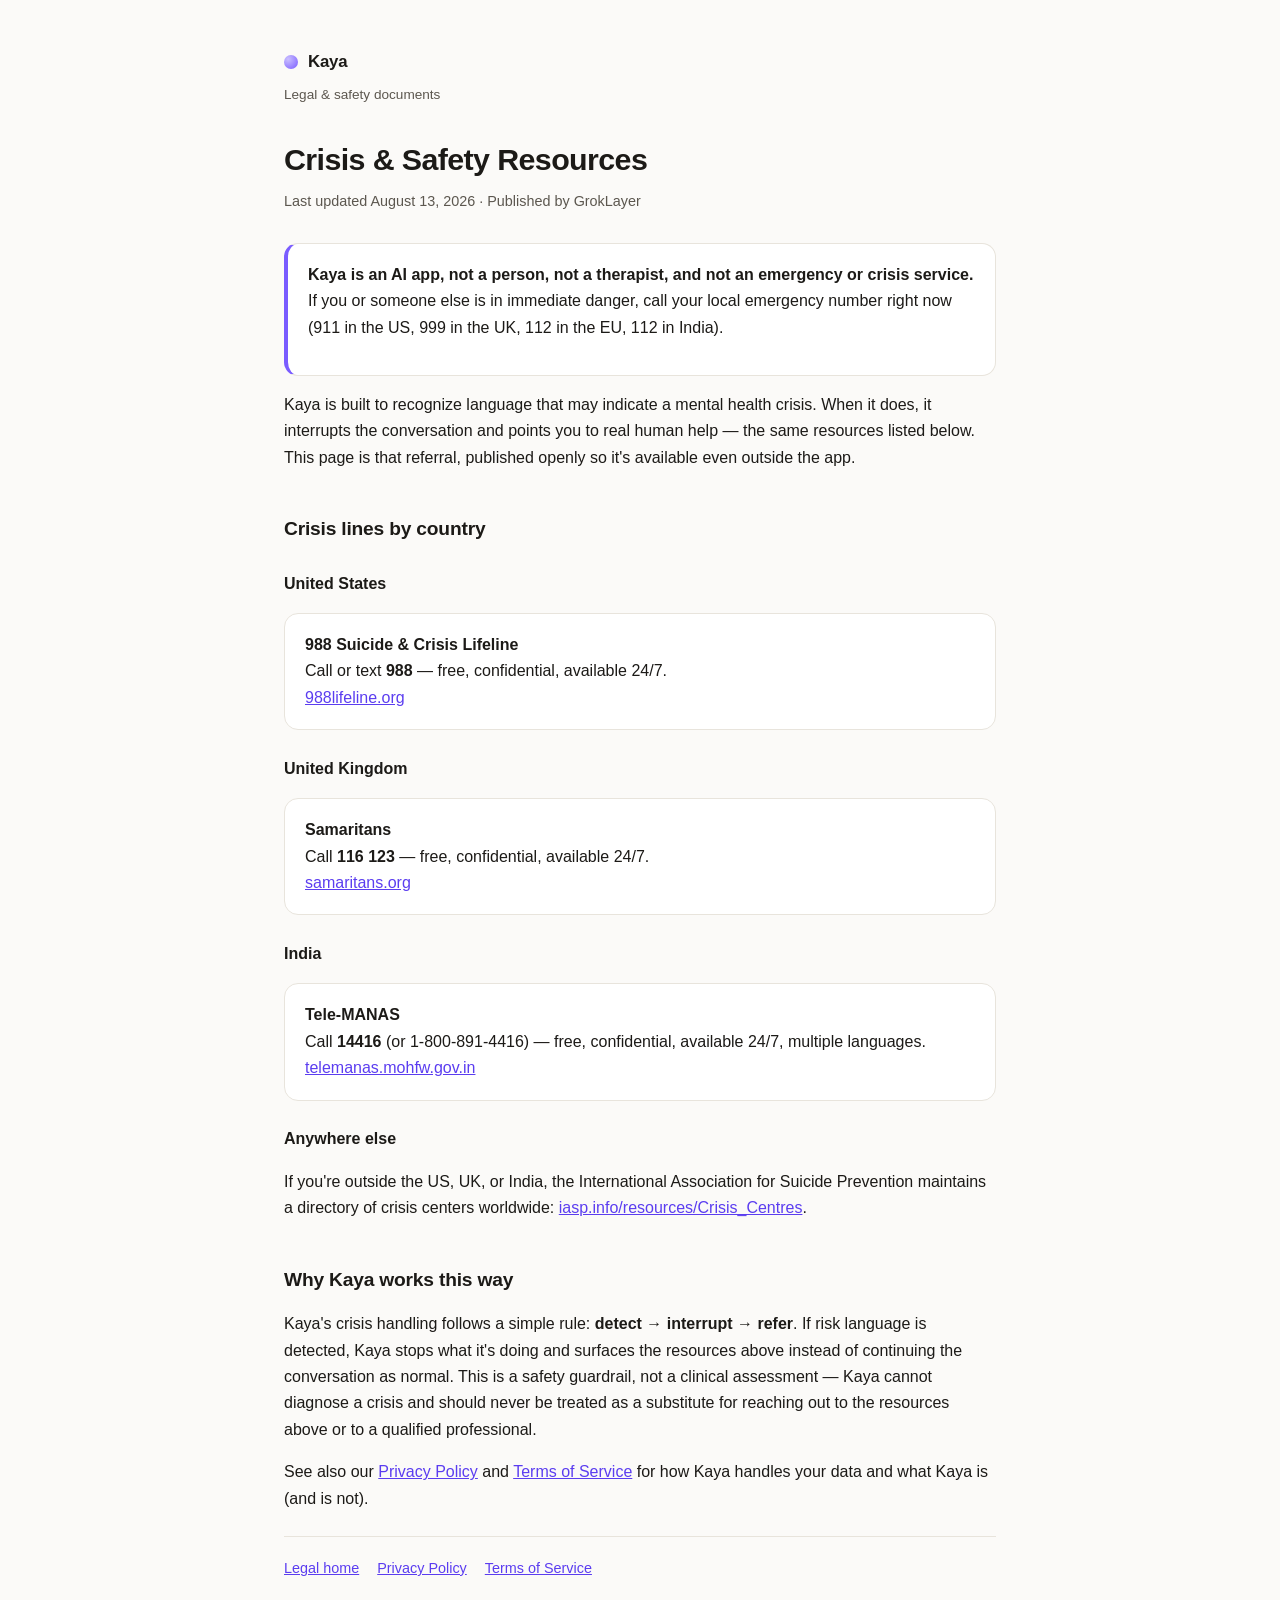
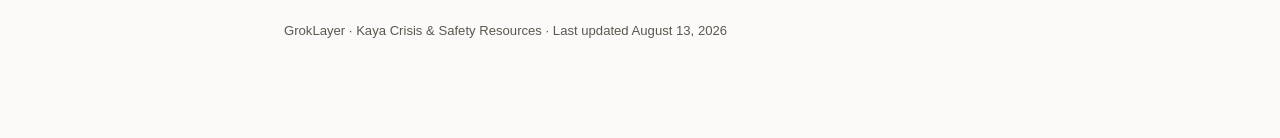
==== crisis.html @ b3f862a9 "feat: publish Kaya privacy policy, terms of service, and crisis resources Static GitHub Pages site f" ====
<!doctype html>
<html lang="en">
<head>
<meta charset="utf-8">
<meta name="viewport" content="width=device-width, initial-scale=1">
<title>Kaya — Crisis &amp; Safety Resources</title>
<link rel="stylesheet" href="style.css">
</head>
<body>
<div class="wrap">
  <header class="site">
    <div class="logo-dot"></div>
    <div class="name">Kaya</div>
  </header>
  <p class="eyebrow">Legal &amp; safety documents</p>
  <h1>Crisis &amp; Safety Resources</h1>
  <p class="meta">Last updated August 13, 2026 · Published by GrokLayer</p>

  <div class="card crisis-card">
    <p style="margin-top:0"><strong>Kaya is an AI app, not a person, not a therapist, and
    not an emergency or crisis service.</strong> If you or someone else is in immediate
    danger, call your local emergency number right now (911 in the US, 999 in the UK, 112
    in the EU, 112 in India).</p>
  </div>

  <p>Kaya is built to recognize language that may indicate a mental health crisis. When it
  does, it interrupts the conversation and points you to real human help — the same
  resources listed below. This page is that referral, published openly so it's available
  even outside the app.</p>

  <h2>Crisis lines by country</h2>

  <h3>United States</h3>
  <div class="card">
    <strong>988 Suicide &amp; Crisis Lifeline</strong><br>
    Call or text <strong>988</strong> — free, confidential, available 24/7.<br>
    <a href="https://988lifeline.org" target="_blank" rel="noopener">988lifeline.org</a>
  </div>

  <h3>United Kingdom</h3>
  <div class="card">
    <strong>Samaritans</strong><br>
    Call <strong>116 123</strong> — free, confidential, available 24/7.<br>
    <a href="https://www.samaritans.org" target="_blank" rel="noopener">samaritans.org</a>
  </div>

  <h3>India</h3>
  <div class="card">
    <strong>Tele-MANAS</strong><br>
    Call <strong>14416</strong> (or 1-800-891-4416) — free, confidential, available 24/7,
    multiple languages.<br>
    <a href="https://telemanas.mohfw.gov.in" target="_blank" rel="noopener">telemanas.mohfw.gov.in</a>
  </div>

  <h3>Anywhere else</h3>
  <p>If you're outside the US, UK, or India, the International Association for Suicide
  Prevention maintains a directory of crisis centers worldwide:
  <a href="https://www.iasp.info/resources/Crisis_Centres/" target="_blank" rel="noopener">iasp.info/resources/Crisis_Centres</a>.</p>

  <h2>Why Kaya works this way</h2>
  <p>Kaya's crisis handling follows a simple rule: <strong>detect → interrupt → refer</strong>.
  If risk language is detected, Kaya stops what it's doing and surfaces the resources above
  instead of continuing the conversation as normal. This is a safety guardrail, not a
  clinical assessment — Kaya cannot diagnose a crisis and should never be treated as a
  substitute for reaching out to the resources above or to a qualified professional.</p>

  <p>See also our <a href="privacy.html">Privacy Policy</a> and
  <a href="terms.html">Terms of Service</a> for how Kaya handles your data and what Kaya is
  (and is not).</p>

  <div class="nav-links">
    <a href="index.html">Legal home</a>
    <a href="privacy.html">Privacy Policy</a>
    <a href="terms.html">Terms of Service</a>
  </div>

  <footer>GrokLayer · Kaya Crisis &amp; Safety Resources · Last updated August 13, 2026</footer>
</div>
</body>
</html>
---- style.css ----
:root {
  --bg: #fbfaf8;
  --surface: #ffffff;
  --text: #1c1a17;
  --text-muted: #5c574f;
  --accent: #7a5cff;
  --border: #e8e4dc;
  --link: #5b3df0;
}

@media (prefers-color-scheme: dark) {
  :root {
    --bg: #16141b;
    --surface: #1e1c24;
    --text: #f2efe9;
    --text-muted: #b3ada2;
    --accent: #b39dff;
    --border: #322f3a;
    --link: #b39dff;
  }
}

* { box-sizing: border-box; }

body {
  margin: 0;
  background: var(--bg);
  color: var(--text);
  font-family: -apple-system, BlinkMacSystemFont, "Segoe UI", Inter, Roboto, sans-serif;
  line-height: 1.65;
}

.wrap {
  max-width: 760px;
  margin: 0 auto;
  padding: 48px 24px 96px;
}

header.site {
  display: flex;
  align-items: center;
  gap: 10px;
  margin-bottom: 8px;
}

.logo-dot {
  width: 14px;
  height: 14px;
  border-radius: 50%;
  background: radial-gradient(circle at 30% 30%, #cabfff, var(--accent));
  flex-shrink: 0;
}

header.site .name {
  font-weight: 700;
  font-size: 1.05rem;
  letter-spacing: -0.01em;
}

.eyebrow {
  color: var(--text-muted);
  font-size: 0.85rem;
  margin: 0 0 28px;
}

h1 {
  font-size: 1.9rem;
  letter-spacing: -0.02em;
  margin: 0 0 6px;
}

h2 {
  font-size: 1.2rem;
  margin: 2.2em 0 0.6em;
  letter-spacing: -0.01em;
}

h3 {
  font-size: 1rem;
  margin: 1.6em 0 0.4em;
}

p, li { color: var(--text); }

.meta {
  color: var(--text-muted);
  font-size: 0.9rem;
  margin: 0 0 2em;
}

a { color: var(--link); }

table {
  width: 100%;
  border-collapse: collapse;
  margin: 1em 0;
  font-size: 0.92rem;
}

th, td {
  text-align: left;
  padding: 8px 10px;
  border-bottom: 1px solid var(--border);
  vertical-align: top;
}

th { color: var(--text-muted); font-weight: 600; }

.card {
  background: var(--surface);
  border: 1px solid var(--border);
  border-radius: 14px;
  padding: 18px 20px;
  margin: 1em 0;
}

.crisis-card {
  border-left: 4px solid var(--accent);
}

.nav-links {
  display: flex;
  gap: 18px;
  flex-wrap: wrap;
  margin: 24px 0 0;
  padding-top: 20px;
  border-top: 1px solid var(--border);
  font-size: 0.9rem;
}

.pill-grid {
  display: grid;
  gap: 12px;
  margin: 1.4em 0;
}

.pill {
  display: block;
  background: var(--surface);
  border: 1px solid var(--border);
  border-radius: 14px;
  padding: 16px 18px;
  text-decoration: none;
  color: var(--text);
}

.pill .t { font-weight: 600; margin-bottom: 2px; }
.pill .d { color: var(--text-muted); font-size: 0.88rem; }

code {
  background: var(--surface);
  border: 1px solid var(--border);
  border-radius: 4px;
  padding: 1px 5px;
  font-size: 0.88em;
}

footer {
  margin-top: 3em;
  color: var(--text-muted);
  font-size: 0.82rem;
}
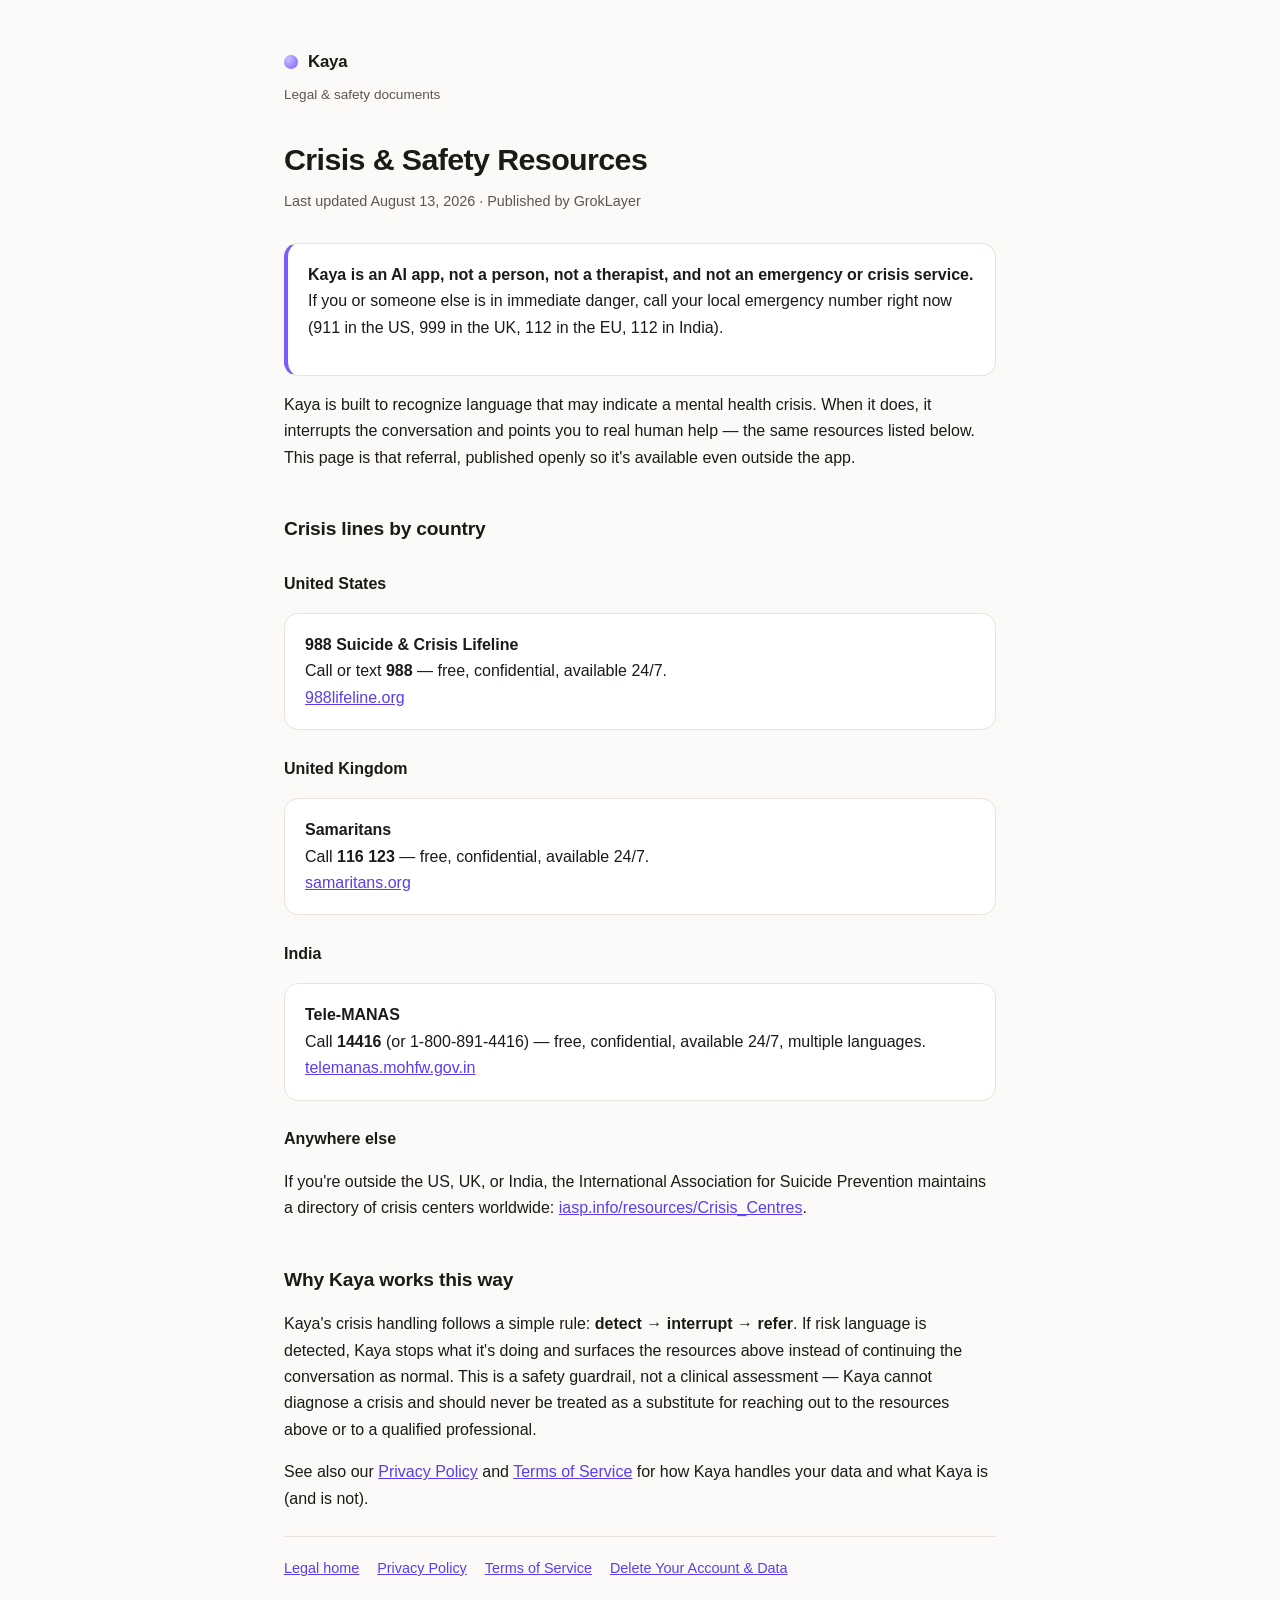
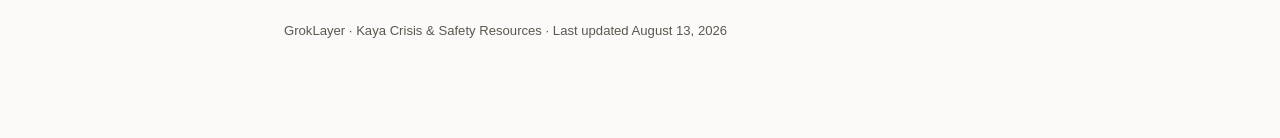
==== commit 88bc178c: "feat: add account/data deletion page and cross-links Adds a standalone deletion request page (in-app" ====
--- a/crisis.html
+++ b/crisis.html
@@ -72,6 +72,7 @@
     <a href="index.html">Legal home</a>
     <a href="privacy.html">Privacy Policy</a>
     <a href="terms.html">Terms of Service</a>
+    <a href="delete-account.html">Delete Your Account &amp; Data</a>
   </div>
 
   <footer>GrokLayer · Kaya Crisis &amp; Safety Resources · Last updated August 13, 2026</footer>
